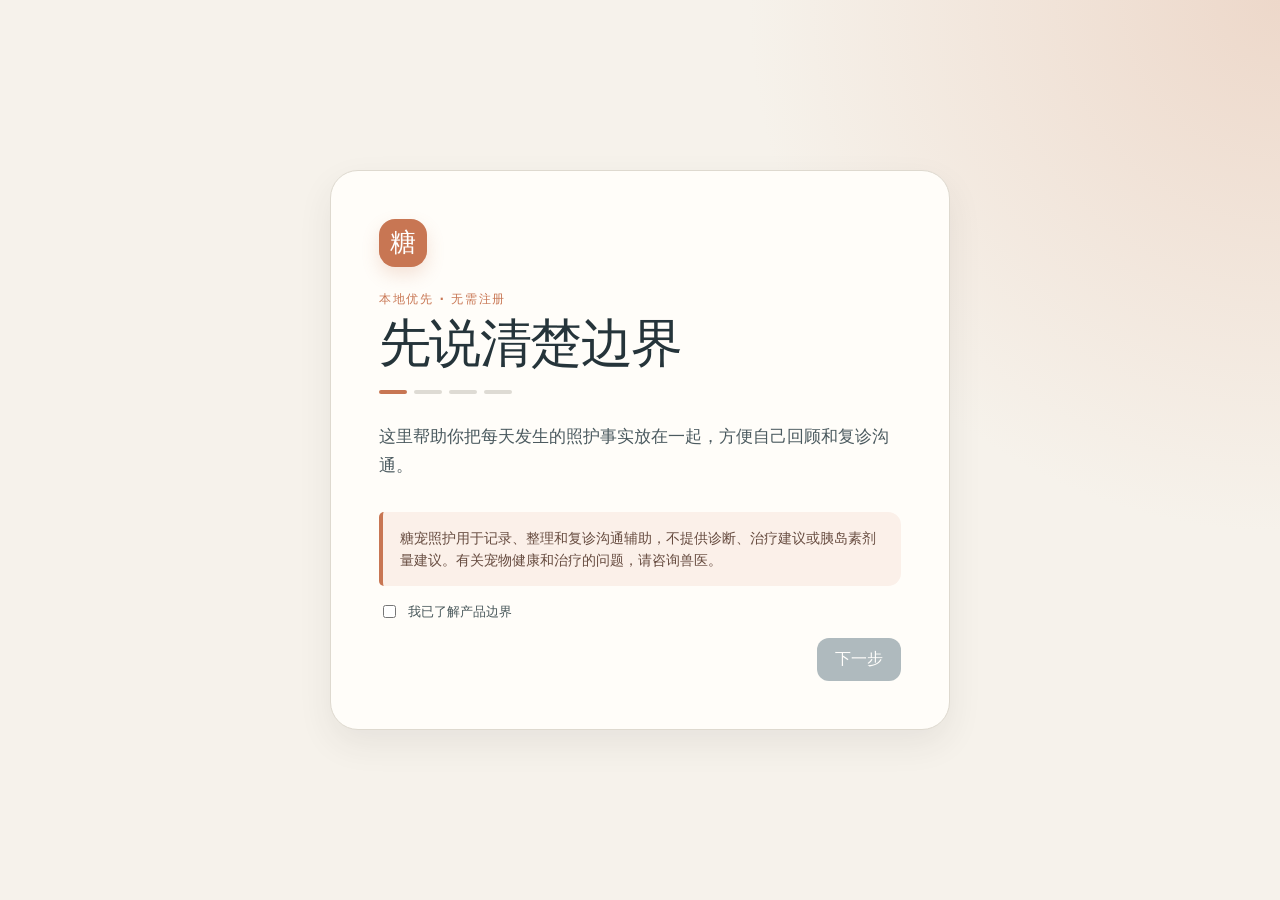
==== pet-diabetes-care-log/index.html @ c7014cd9 "deploy pet care web mvp" ====
<!doctype html>
<html lang="zh-CN">
  <head>
    <meta charset="UTF-8" />
    <meta name="viewport" content="width=device-width, initial-scale=1.0" />
    <meta name="theme-color" content="#f6f2eb" />
    <meta name="description" content="糖宠照护：宠物糖尿病长期记录与复诊沟通辅助工具" />
    <title>糖宠照护</title>
    <script type="module" crossorigin src="./assets/index-DyCR7tRb.js"></script>
    <link rel="stylesheet" crossorigin href="./assets/index-dzHC-okM.css">
  </head>
  <body>
    <div id="root"></div>
  </body>
</html>
---- pet-diabetes-care-log/assets/index-dzHC-okM.css ----
:root{color:#25343a;background:#f6f2eb;font-family:Inter,PingFang SC,Microsoft YaHei,system-ui,sans-serif;font-synthesis:none;--ink: #25343a;--muted: #6d7a7d;--paper: #fffdf9;--line: #ded9cf;--accent: #506b78;--accent-soft: #dce7e8;--warm: #c87653;--warm-soft: #f4dfd3;--shadow: 0 14px 34px rgba(48, 55, 52, .08)}*{box-sizing:border-box}html{min-width:320px;background:#f6f2eb}body{margin:0;min-width:320px;min-height:100vh}button,input,select,textarea{font:inherit}button,.button-link{border:0;border-radius:12px;padding:11px 18px;background:var(--accent);color:#fff;cursor:pointer;font-weight:700;text-decoration:none;transition:transform .15s,opacity .15s}button:hover,.button-link:hover{transform:translateY(-1px)}button:disabled{opacity:.45;cursor:not-allowed;transform:none}button.secondary,.button-link.secondary{background:#eef0ed;color:var(--ink)}button.destructive-button{background:#7a4f47}a{color:var(--accent);font-weight:700}h1,h2,h3,p{margin-top:0}h1{font-family:Georgia,Songti SC,serif;font-size:clamp(2rem,5vw,3.25rem);line-height:1.08;letter-spacing:-.03em;margin-bottom:12px}h2{font-family:Georgia,Songti SC,serif;font-size:1.45rem;margin-bottom:14px}small,.muted{color:var(--muted)}.eyebrow{color:var(--warm);font-size:.74rem;font-weight:900;letter-spacing:.14em;text-transform:uppercase;margin-bottom:8px}.lead{color:#4b5a5f;font-size:1.05rem;line-height:1.7}.stack{display:grid;gap:16px}.stack-lg{display:grid;gap:32px}.app-shell{min-height:100vh}.sidebar{position:fixed;inset:0 auto 0 0;width:238px;padding:28px 20px;background:#ece8df;border-right:1px solid var(--line);display:flex;flex-direction:column;z-index:10}.brand{display:flex;gap:12px;align-items:center;color:var(--ink);text-decoration:none;margin-bottom:44px}.brand>span,.brand-mark{width:48px;height:48px;display:grid;place-items:center;border-radius:16px;background:var(--warm);color:#fff;font-family:Georgia,serif;font-size:1.6rem;box-shadow:0 8px 18px #c8765333}.brand div{display:grid;gap:3px}.brand small{font-size:.72rem}.sidebar nav{display:grid;gap:8px}.sidebar nav a{display:flex;align-items:center;gap:12px;color:#586568;text-decoration:none;padding:12px 14px;border-radius:12px}.sidebar nav a span,.bottom-nav a span{display:grid;place-items:center;width:26px;height:26px;border:1px solid #aeb8b8;border-radius:8px;font-size:.74rem}.sidebar nav a.active{background:var(--paper);color:var(--ink);box-shadow:0 6px 18px #28323212}.privacy-note{margin-top:auto;padding:14px;border-radius:14px;background:#ffffff80;display:grid;gap:4px}.privacy-note strong{font-size:.8rem}.privacy-note small{font-size:.7rem}.content{margin-left:238px;min-height:100vh}.page{max-width:1040px;margin:0 auto;padding:46px 40px 80px}.hero{display:flex;justify-content:space-between;align-items:end;gap:24px;padding:34px;background:var(--paper);border:1px solid var(--line);border-radius:26px;box-shadow:var(--shadow);overflow:hidden;position:relative}.hero:after{content:"";position:absolute;width:190px;height:190px;right:-70px;top:-90px;background:var(--warm-soft);border-radius:50%}.hero>*{position:relative;z-index:1}.hero p:last-child{color:var(--muted);margin-bottom:0}.today-count{min-width:125px;padding:18px;border:1px solid var(--line);border-radius:18px;display:grid;text-align:center;background:#ffffffa6}.today-count strong{font-family:Georgia,serif;font-size:2.2rem}.today-count span{color:var(--muted);font-size:.78rem}.page-header{max-width:700px}.page-header>p:last-child{color:var(--muted);line-height:1.65}.section-heading{display:flex;justify-content:space-between;align-items:end;gap:16px;margin-bottom:16px}.section-heading h2,.section-heading p{margin-bottom:0}.panel,.empty-card,.record-card{background:var(--paper);border:1px solid var(--line);border-radius:20px;padding:22px;box-shadow:0 7px 22px #3037340b}.empty-card{display:grid;gap:6px;justify-items:start;box-shadow:none}.empty-card p{margin:0;font-weight:800}.empty-card .button-link{margin-top:8px}.task-list{display:grid;gap:10px}.task-row{width:100%;color:var(--ink);background:var(--paper);border:1px solid var(--line);padding:14px 16px;display:flex;align-items:center;gap:15px;text-align:left}.task-row:hover{border-color:#aab9b9}.task-row time{font-family:Georgia,serif;font-size:1.05rem;min-width:52px}.task-main{display:grid;gap:3px;flex:1}.task-main small{font-weight:500}.task-row.static{cursor:default}.task-row.static:hover{transform:none}.status-pill{max-width:145px;padding:5px 9px;border-radius:999px;background:#ecebe6;color:#6a706f;font-size:.68rem;text-align:center}.status-pill.done{background:var(--accent-soft);color:#37545e}.quick-grid{display:grid;grid-template-columns:repeat(4,1fr);gap:12px}.quick-card{background:var(--paper);color:var(--ink);border:1px solid var(--line);min-height:154px;padding:18px;display:flex;flex-direction:column;align-items:flex-start;gap:10px;text-align:left}.quick-card small{line-height:1.45;font-weight:500}.quick-icon{width:38px;height:38px;display:grid;place-items:center;border-radius:12px;background:var(--warm-soft);color:#8c5039}.timeline{position:relative;display:grid;gap:0}.timeline:before{content:"";position:absolute;top:15px;bottom:15px;left:57px;width:1px;background:var(--line)}.timeline-item{display:grid;grid-template-columns:58px 1fr;gap:18px;padding:12px 0;position:relative}.timeline-item:before{content:"";position:absolute;left:52px;top:21px;width:10px;height:10px;border-radius:50%;background:var(--accent);border:3px solid #f6f2eb}.timeline-item time{font-size:.75rem;color:var(--muted);padding-top:4px}.timeline-item>div{background:var(--paper);border:1px solid var(--line);border-radius:14px;padding:12px 16px}.timeline-item ul,.record-card ul{margin:0;padding-left:18px;line-height:1.65}.disclaimer{padding:15px 17px;border-left:4px solid var(--warm);background:#fbf0e9;border-radius:5px 13px 13px 5px;color:#674c40;line-height:1.6;font-size:.86rem}.disclaimer.compact{font-size:.76rem;padding:10px 12px}.error-banner,.info-banner{padding:14px 18px;border-radius:12px;background:#f3dfd8;color:#73483c}.info-banner{background:var(--accent-soft);color:#37545e}.modal-backdrop{position:fixed;inset:0;background:#1b232580;display:grid;place-items:center;padding:18px;z-index:30}.modal{width:min(720px,100%);max-height:92vh;overflow:auto;background:var(--paper);border-radius:22px;padding:24px;box-shadow:0 22px 70px #00000038}.modal-header{display:flex;justify-content:space-between;align-items:center;margin-bottom:18px}.modal-header h2{margin:0}.icon-button{background:transparent;color:var(--ink);font-size:1.6rem;padding:4px 10px}label{display:grid;gap:7px;font-size:.84rem;font-weight:700;color:#48575a}input,select,textarea{width:100%;border:1px solid #cbc8c0;border-radius:10px;background:#fff;color:var(--ink);padding:11px 12px;outline:none}input:focus,select:focus,textarea:focus{border-color:var(--accent);box-shadow:0 0 0 3px #506b781f}textarea{resize:vertical}.form-grid{display:grid;grid-template-columns:repeat(2,minmax(0,1fr));gap:14px;align-items:end}fieldset{border:1px solid var(--line);border-radius:15px;padding:16px;display:grid;gap:14px}legend{padding:0 7px;font-family:Georgia,serif;font-weight:700}.check-row{display:flex;align-items:flex-start;gap:9px;font-weight:600;line-height:1.5}.check-row input{width:auto;margin-top:3px}.insulin-box{display:grid;gap:12px;padding:14px;background:#f8f3ee;border-radius:12px}.confirm{color:#764f3f}.button-row{display:flex;justify-content:flex-end;gap:10px}.form-error{margin:0;color:#8a4438;font-weight:700;font-size:.84rem}.field-label{font-size:.84rem;font-weight:700}.chip-group{display:flex;gap:8px;flex-wrap:wrap}.chip{display:flex;align-items:center;background:#eeece6;padding:7px 11px;border-radius:999px;cursor:pointer;font-size:.77rem}.chip input{display:none}.chip.selected{background:var(--accent-soft);color:#38555f}.toolbar,.filter-row,.data-actions{display:flex;gap:10px;align-items:center;flex-wrap:wrap}.toolbar{justify-content:space-between;margin-bottom:20px}.segmented{display:inline-flex;background:#ecebe6;padding:4px;border-radius:12px}.segmented button{background:transparent;color:var(--muted);padding:7px 12px}.segmented button.active{background:var(--paper);color:var(--ink);box-shadow:0 2px 8px #00000014}.filter-row{margin-bottom:14px}.filter-chip{background:#ecebe6;color:var(--muted);padding:7px 12px}.filter-chip.active{background:var(--accent);color:#fff}.chart-wrap{height:300px;margin-bottom:18px}.table-scroll{overflow-x:auto}table{width:100%;border-collapse:collapse;font-size:.82rem}th,td{text-align:left;vertical-align:top;padding:10px;border-bottom:1px solid var(--line);line-height:1.5}th{color:var(--muted);font-size:.73rem}.record-list{display:grid;gap:12px}.record-head{display:flex;justify-content:space-between;gap:12px;margin-bottom:10px}.record-head time{font-weight:800}.text-button{background:transparent;color:var(--accent);padding:4px 7px}.text-button.destructive,.destructive{color:#8a5147}.toast{position:fixed;right:24px;bottom:24px;z-index:25;background:#28383d;color:#fff;border-radius:13px;padding:10px 12px 10px 16px;box-shadow:var(--shadow);display:flex;align-items:center;gap:8px}.toast button{background:transparent;padding:5px}.report-controls{display:grid;gap:16px}.report-sheet{background:#fff;color:#222;padding:34px;border:1px solid var(--line);box-shadow:var(--shadow)}.report-title{display:flex;justify-content:space-between;gap:20px;border-bottom:2px solid #333;padding-bottom:18px}.report-title h1{font-size:2rem}.report-title span{font-size:.75rem;color:#666;white-space:nowrap}.report-meta{display:grid;grid-template-columns:repeat(4,1fr);gap:1px;background:#ddd;margin:20px 0}.report-meta div{background:#f5f5f3;padding:13px;display:grid;gap:5px}.report-meta small{font-size:.7rem}.report-meta strong{font-size:.88rem}.report-sheet section{margin-top:24px}.report-sheet h2{font-size:1.1rem;border-bottom:1px solid #bbb;padding-bottom:6px}.pre-wrap{white-space:pre-wrap}.report-chart{height:220px;position:relative}.report-chart canvas{max-height:100%!important}.chart-note{color:var(--muted);font-size:.75rem;margin:-2px 0 10px}.report-chart-section{padding-bottom:18px}.loading-state{color:var(--muted)}.settings-tasks{margin:16px 0}.task-form{margin-top:18px}.plain-list{line-height:1.8;color:#566467}.date-range{margin-bottom:18px}.weekday-field{display:grid;gap:8px}.weekday-grid{display:flex;gap:5px;flex-wrap:wrap}.weekday-grid label{width:34px;height:34px;display:grid;place-items:center;border-radius:50%;background:#ecebe6;cursor:pointer}.weekday-grid label.selected{background:var(--accent);color:#fff}.weekday-grid input{display:none}.onboarding-shell{min-height:100vh;padding:28px;display:grid;place-items:center;background:radial-gradient(circle at top right,#edd8ca 0,transparent 34%),#f6f2eb}.onboarding-card{width:min(620px,100%);background:var(--paper);border:1px solid var(--line);border-radius:28px;padding:clamp(24px,6vw,48px);box-shadow:var(--shadow)}.onboarding-card .brand-mark{margin-bottom:25px}.step-dots{display:flex;gap:7px;margin:18px 0 28px}.step-dots span{width:28px;height:4px;background:#dedbd4;border-radius:3px}.step-dots span.active{background:var(--warm)}.choice-grid{display:grid;grid-template-columns:1fr 1fr;gap:12px}.choice-card{display:flex;align-items:center;gap:10px;border:1px solid var(--line);border-radius:14px;padding:17px;font-size:1.05rem}.choice-card input{width:auto}.choice-card.selected{border-color:var(--accent);background:var(--accent-soft)}.bottom-nav{display:none}@media(max-width:820px){.sidebar{display:none}.content{margin-left:0}.page{padding:26px 18px 100px}.bottom-nav{position:fixed;display:grid;grid-template-columns:repeat(4,1fr);left:0;right:0;bottom:0;z-index:20;background:#fffdf9f5;border-top:1px solid var(--line);padding:7px max(8px,env(safe-area-inset-right)) calc(7px + env(safe-area-inset-bottom));-webkit-backdrop-filter:blur(12px);backdrop-filter:blur(12px)}.bottom-nav a{display:grid;justify-items:center;gap:3px;color:var(--muted);text-decoration:none;font-weight:700}.bottom-nav a.active{color:var(--accent)}.bottom-nav a small{color:inherit}.hero{align-items:start}.quick-grid,.report-meta{grid-template-columns:repeat(2,1fr)}}@media(max-width:520px){.page{padding-inline:14px}.hero{padding:24px;display:grid}.today-count{width:100%;grid-template-columns:auto 1fr;align-items:center;text-align:left;min-width:0}.quick-card{min-height:140px}.form-grid{grid-template-columns:1fr}.section-heading{align-items:center}.status-pill{max-width:100px}.task-row{gap:9px;padding:12px}.task-row time{min-width:46px}.modal{padding:19px}.report-sheet{padding:20px 14px}.report-title{display:grid}.report-title span{white-space:normal}.report-meta{grid-template-columns:1fr 1fr}.record-head{display:grid}.choice-grid{grid-template-columns:1fr}.report-chart{height:180px}}@media print{@page{size:A4;margin:13mm}body,html{background:#fff}.no-print,.bottom-nav,.sidebar{display:none!important}.content{margin:0}.page{max-width:none;padding:0}.report-sheet{border:0;box-shadow:none;padding:0}.report-sheet table{font-size:9pt}.report-sheet thead{display:table-header-group}.report-sheet tr{break-inside:avoid;page-break-inside:avoid}.report-sheet .disclaimer,.report-chart-section{break-inside:avoid}.report-sheet section{break-inside:auto}.report-chart{height:155px}.report-chart canvas{height:155px!important}.report-chart-section{min-height:245px;padding-bottom:0}}
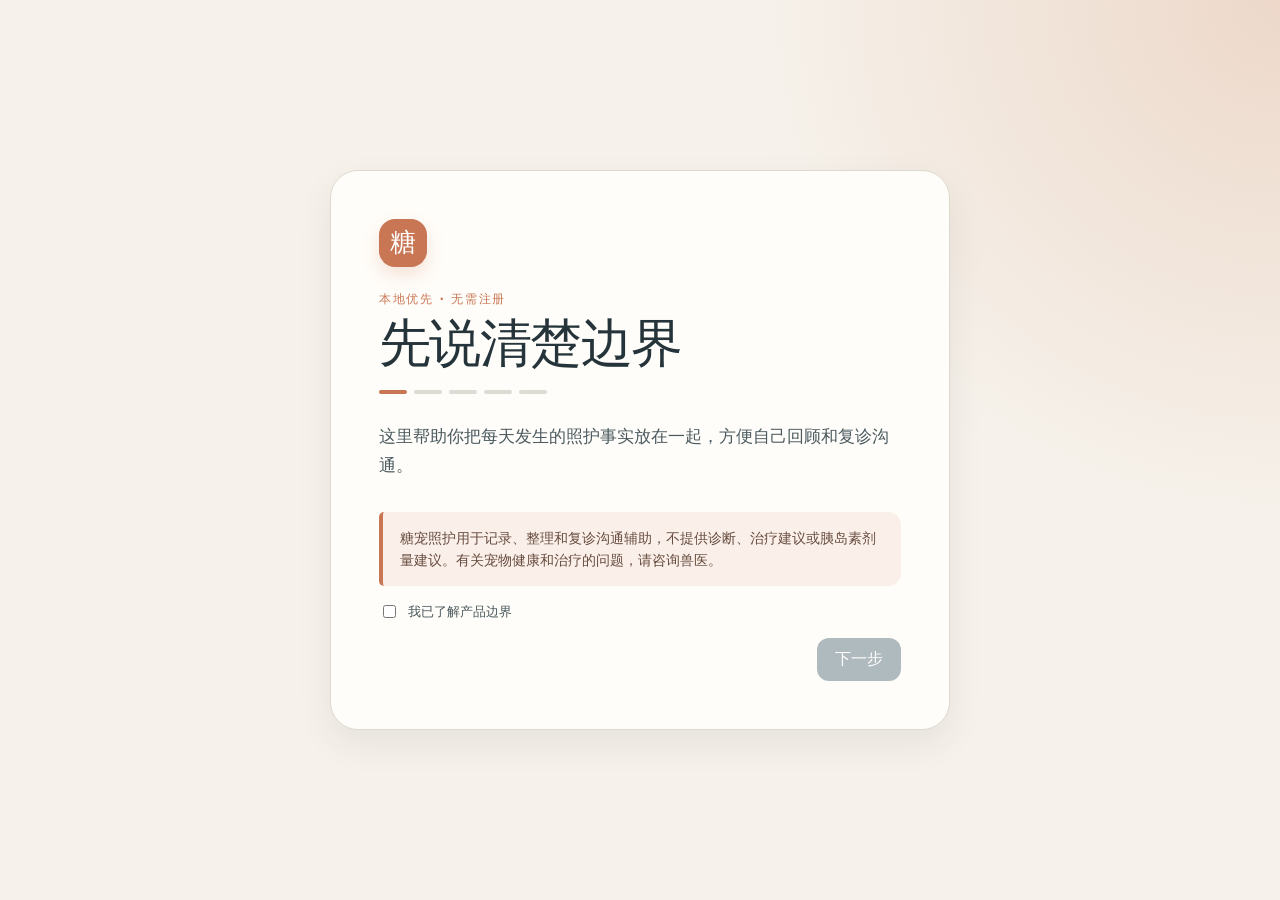
==== commit 0b86ae79: "update pet care v0.7 alpha progress" ====
--- a/pet-diabetes-care-log/index.html
+++ b/pet-diabetes-care-log/index.html
@@ -6,8 +6,8 @@
     <meta name="theme-color" content="#f6f2eb" />
     <meta name="description" content="糖宠照护：宠物糖尿病长期记录与复诊沟通辅助工具" />
     <title>糖宠照护</title>
-    <script type="module" crossorigin src="./assets/index-DyCR7tRb.js"></script>
-    <link rel="stylesheet" crossorigin href="./assets/index-dzHC-okM.css">
+    <script type="module" crossorigin src="./assets/index-BHcfDSrA.js"></script>
+    <link rel="stylesheet" crossorigin href="./assets/index-BQgPeCeF.css">
   </head>
   <body>
     <div id="root"></div>
--- a/pet-diabetes-care-log/assets/index-BQgPeCeF.css
+++ b/pet-diabetes-care-log/assets/index-BQgPeCeF.css
@@ -0,0 +1 @@
+:root{color:#25343a;background:#f6f2eb;font-family:Inter,PingFang SC,Microsoft YaHei,system-ui,sans-serif;font-synthesis:none;--ink: #25343a;--muted: #6d7a7d;--paper: #fffdf9;--line: #ded9cf;--accent: #506b78;--accent-soft: #dce7e8;--warm: #c87653;--warm-soft: #f4dfd3;--shadow: 0 14px 34px rgba(48, 55, 52, .08)}*{box-sizing:border-box}html{min-width:320px;background:#f6f2eb}body{margin:0;min-width:320px;min-height:100vh}button,input,select,textarea{font:inherit}button,.button-link{border:0;border-radius:12px;padding:11px 18px;background:var(--accent);color:#fff;cursor:pointer;font-weight:700;text-decoration:none;transition:transform .15s,opacity .15s}button:hover,.button-link:hover{transform:translateY(-1px)}button:disabled{opacity:.45;cursor:not-allowed;transform:none}button.secondary,.button-link.secondary{background:#eef0ed;color:var(--ink)}button.destructive-button{background:#7a4f47}a{color:var(--accent);font-weight:700}h1,h2,h3,p{margin-top:0}h1{font-family:Georgia,Songti SC,serif;font-size:clamp(2rem,5vw,3.25rem);line-height:1.08;letter-spacing:-.03em;margin-bottom:12px}h2{font-family:Georgia,Songti SC,serif;font-size:1.45rem;margin-bottom:14px}small,.muted{color:var(--muted)}.eyebrow{color:var(--warm);font-size:.74rem;font-weight:900;letter-spacing:.14em;text-transform:uppercase;margin-bottom:8px}.lead{color:#4b5a5f;font-size:1.05rem;line-height:1.7}.stack{display:grid;gap:16px}.stack-lg{display:grid;gap:32px}.app-shell{min-height:100vh}.sidebar{position:fixed;inset:0 auto 0 0;width:238px;padding:28px 20px;background:#ece8df;border-right:1px solid var(--line);display:flex;flex-direction:column;z-index:10}.brand{display:flex;gap:12px;align-items:center;color:var(--ink);text-decoration:none;margin-bottom:44px}.brand>span,.brand-mark{width:48px;height:48px;display:grid;place-items:center;border-radius:16px;background:var(--warm);color:#fff;font-family:Georgia,serif;font-size:1.6rem;box-shadow:0 8px 18px #c8765333}.brand div{display:grid;gap:3px}.brand small{font-size:.72rem}.sidebar nav{display:grid;gap:8px}.sidebar nav a{display:flex;align-items:center;gap:12px;color:#586568;text-decoration:none;padding:12px 14px;border-radius:12px}.sidebar nav a span,.bottom-nav a span{display:grid;place-items:center;width:26px;height:26px;border:1px solid #aeb8b8;border-radius:8px;font-size:.74rem}.sidebar nav a.active{background:var(--paper);color:var(--ink);box-shadow:0 6px 18px #28323212}.privacy-note{margin-top:auto;padding:14px;border-radius:14px;background:#ffffff80;display:grid;gap:4px}.privacy-note strong{font-size:.8rem}.privacy-note small{font-size:.7rem}.content{margin-left:238px;min-height:100vh}.page{max-width:1040px;margin:0 auto;padding:46px 40px 80px}.hero{display:flex;justify-content:space-between;align-items:end;gap:24px;padding:34px;background:var(--paper);border:1px solid var(--line);border-radius:26px;box-shadow:var(--shadow);overflow:hidden;position:relative}.hero:after{content:"";position:absolute;width:190px;height:190px;right:-70px;top:-90px;background:var(--warm-soft);border-radius:50%}.hero>*{position:relative;z-index:1}.hero p:last-child{color:var(--muted);margin-bottom:0}.today-count{min-width:125px;padding:18px;border:1px solid var(--line);border-radius:18px;display:grid;text-align:center;background:#ffffffa6}.today-count strong{font-family:Georgia,serif;font-size:2.2rem}.today-count span{color:var(--muted);font-size:.78rem}.page-header{max-width:700px}.page-header>p:last-child{color:var(--muted);line-height:1.65}.section-heading{display:flex;justify-content:space-between;align-items:end;gap:16px;margin-bottom:16px}.section-heading h2,.section-heading p{margin-bottom:0}.panel,.empty-card,.record-card{background:var(--paper);border:1px solid var(--line);border-radius:20px;padding:22px;box-shadow:0 7px 22px #3037340b}.empty-card{display:grid;gap:6px;justify-items:start;box-shadow:none}.empty-card p{margin:0;font-weight:800}.empty-card .button-link{margin-top:8px}.task-list{display:grid;gap:10px}.task-row{width:100%;color:var(--ink);background:var(--paper);border:1px solid var(--line);padding:14px 16px;display:flex;align-items:center;gap:15px;text-align:left}.task-row:hover{border-color:#aab9b9}.task-row time{font-family:Georgia,serif;font-size:1.05rem;min-width:52px}.task-main{display:grid;gap:3px;flex:1}.task-main small{font-weight:500}.task-row.static{cursor:default}.task-row.static:hover{transform:none}.status-pill{max-width:145px;padding:5px 9px;border-radius:999px;background:#ecebe6;color:#6a706f;font-size:.68rem;text-align:center}.status-pill.done{background:var(--accent-soft);color:#37545e}.quick-grid{display:grid;grid-template-columns:repeat(4,1fr);gap:12px}.quick-card{background:var(--paper);color:var(--ink);border:1px solid var(--line);min-height:154px;padding:18px;display:flex;flex-direction:column;align-items:flex-start;gap:10px;text-align:left}.quick-card small{line-height:1.45;font-weight:500}.quick-icon{width:38px;height:38px;display:grid;place-items:center;border-radius:12px;background:var(--warm-soft);color:#8c5039}.timeline{position:relative;display:grid;gap:0}.timeline:before{content:"";position:absolute;top:15px;bottom:15px;left:57px;width:1px;background:var(--line)}.timeline-item{display:grid;grid-template-columns:58px 1fr;gap:18px;padding:12px 0;position:relative}.timeline-item:before{content:"";position:absolute;left:52px;top:21px;width:10px;height:10px;border-radius:50%;background:var(--accent);border:3px solid #f6f2eb}.timeline-item time{font-size:.75rem;color:var(--muted);padding-top:4px}.timeline-item>div{background:var(--paper);border:1px solid var(--line);border-radius:14px;padding:12px 16px}.timeline-item ul,.record-card ul{margin:0;padding-left:18px;line-height:1.65}.disclaimer{padding:15px 17px;border-left:4px solid var(--warm);background:#fbf0e9;border-radius:5px 13px 13px 5px;color:#674c40;line-height:1.6;font-size:.86rem}.disclaimer.compact{font-size:.76rem;padding:10px 12px}.error-banner,.info-banner{padding:14px 18px;border-radius:12px;background:#f3dfd8;color:#73483c}.info-banner{background:var(--accent-soft);color:#37545e}.modal-backdrop{position:fixed;inset:0;background:#1b232580;display:grid;place-items:center;padding:18px;z-index:30}.modal{width:min(720px,100%);max-height:92vh;overflow:auto;background:var(--paper);border-radius:22px;padding:24px;box-shadow:0 22px 70px #00000038}.modal-header{display:flex;justify-content:space-between;align-items:center;margin-bottom:18px}.modal-header h2{margin:0}.icon-button{background:transparent;color:var(--ink);font-size:1.6rem;padding:4px 10px}label{display:grid;gap:7px;font-size:.84rem;font-weight:700;color:#48575a}input,select,textarea{width:100%;border:1px solid #cbc8c0;border-radius:10px;background:#fff;color:var(--ink);padding:11px 12px;outline:none}input:focus,select:focus,textarea:focus{border-color:var(--accent);box-shadow:0 0 0 3px #506b781f}textarea{resize:vertical}.form-grid{display:grid;grid-template-columns:repeat(2,minmax(0,1fr));gap:14px;align-items:end}fieldset{border:1px solid var(--line);border-radius:15px;padding:16px;display:grid;gap:14px}legend{padding:0 7px;font-family:Georgia,serif;font-weight:700}.check-row{display:flex;align-items:flex-start;gap:9px;font-weight:600;line-height:1.5}.check-row input{width:auto;margin-top:3px}.insulin-box{display:grid;gap:12px;padding:14px;background:#f8f3ee;border-radius:12px}.confirm{color:#764f3f}.button-row{display:flex;justify-content:flex-end;gap:10px}.form-error{margin:0;color:#8a4438;font-weight:700;font-size:.84rem}.field-label{font-size:.84rem;font-weight:700}.chip-group{display:flex;gap:8px;flex-wrap:wrap}.chip{display:flex;align-items:center;background:#eeece6;padding:7px 11px;border-radius:999px;cursor:pointer;font-size:.77rem}.chip input{display:none}.chip.selected{background:var(--accent-soft);color:#38555f}.toolbar,.filter-row,.data-actions{display:flex;gap:10px;align-items:center;flex-wrap:wrap}.toolbar{justify-content:space-between;margin-bottom:20px}.segmented{display:inline-flex;background:#ecebe6;padding:4px;border-radius:12px}.segmented button{background:transparent;color:var(--muted);padding:7px 12px}.segmented button.active{background:var(--paper);color:var(--ink);box-shadow:0 2px 8px #00000014}.filter-row{margin-bottom:14px}.filter-chip{background:#ecebe6;color:var(--muted);padding:7px 12px}.filter-chip.active{background:var(--accent);color:#fff}.chart-wrap{height:300px;margin-bottom:18px}.table-scroll{overflow-x:auto}table{width:100%;border-collapse:collapse;font-size:.82rem}th,td{text-align:left;vertical-align:top;padding:10px;border-bottom:1px solid var(--line);line-height:1.5}th{color:var(--muted);font-size:.73rem}.record-list{display:grid;gap:12px}.record-head{display:flex;justify-content:space-between;gap:12px;margin-bottom:10px}.record-head time{font-weight:800}.text-button{background:transparent;color:var(--accent);padding:4px 7px}.text-button.destructive,.destructive{color:#8a5147}.toast{position:fixed;right:24px;bottom:24px;z-index:25;background:#28383d;color:#fff;border-radius:13px;padding:10px 12px 10px 16px;box-shadow:var(--shadow);display:flex;align-items:center;gap:8px}.toast button{background:transparent;padding:5px}.report-controls{display:grid;gap:16px}.report-sheet{background:#fff;color:#222;padding:34px;border:1px solid var(--line);box-shadow:var(--shadow)}.report-title{display:flex;justify-content:space-between;gap:20px;border-bottom:2px solid #333;padding-bottom:18px}.report-title h1{font-size:2rem}.report-title span{font-size:.75rem;color:#666;white-space:nowrap}.report-meta{display:grid;grid-template-columns:repeat(4,1fr);gap:1px;background:#ddd;margin:20px 0}.report-meta div{background:#f5f5f3;padding:13px;display:grid;gap:5px}.report-meta small{font-size:.7rem}.report-meta strong{font-size:.88rem}.report-sheet section{margin-top:24px}.report-sheet h2{font-size:1.1rem;border-bottom:1px solid #bbb;padding-bottom:6px}.pre-wrap{white-space:pre-wrap}.report-chart{height:220px;position:relative}.report-chart canvas{max-height:100%!important}.chart-note{color:var(--muted);font-size:.75rem;margin:-2px 0 10px}.report-chart-section{padding-bottom:18px}.loading-state{color:var(--muted)}.settings-tasks{margin:16px 0}.task-form{margin-top:18px}.plain-list{line-height:1.8;color:#566467}.date-range{margin-bottom:18px}.weekday-field{display:grid;gap:8px}.weekday-grid{display:flex;gap:5px;flex-wrap:wrap}.weekday-grid label{width:34px;height:34px;display:grid;place-items:center;border-radius:50%;background:#ecebe6;cursor:pointer}.weekday-grid label.selected{background:var(--accent);color:#fff}.weekday-grid input{display:none}.onboarding-shell{min-height:100vh;padding:28px;display:grid;place-items:center;background:radial-gradient(circle at top right,#edd8ca 0,transparent 34%),#f6f2eb}.onboarding-card{width:min(620px,100%);background:var(--paper);border:1px solid var(--line);border-radius:28px;padding:clamp(24px,6vw,48px);box-shadow:var(--shadow)}.onboarding-card .brand-mark{margin-bottom:25px}.step-dots{display:flex;gap:7px;margin:18px 0 28px}.step-dots span{width:28px;height:4px;background:#dedbd4;border-radius:3px}.step-dots span.active{background:var(--warm)}.choice-grid{display:grid;grid-template-columns:1fr 1fr;gap:12px}.choice-card{display:flex;align-items:center;gap:10px;border:1px solid var(--line);border-radius:14px;padding:17px;font-size:1.05rem}.choice-card input{width:auto}.choice-card.selected{border-color:var(--accent);background:var(--accent-soft)}.bottom-nav{display:none}.analytics-controls{display:flex;align-items:center;gap:14px;flex-wrap:wrap}.analytics-controls button:last-child{margin-left:auto}.range-caption{color:var(--muted);font-size:.82rem}.analytics-metrics{display:grid;grid-template-columns:repeat(4,1fr);border-block:1px solid var(--line)}.analytics-metrics div{min-width:0;padding:18px 20px;border-right:1px solid var(--line);display:grid;gap:4px}.analytics-metrics div:last-child{border-right:0}.analytics-metrics small{font-size:.75rem}.analytics-metrics strong{font-family:Georgia,Songti SC,serif;font-size:1.9rem}.analytics-metrics span{color:var(--muted);font-size:.76rem}.quality-list{border-top:1px solid var(--line)}.quality-row{display:flex;justify-content:space-between;align-items:center;gap:20px;padding:16px 4px;border-bottom:1px solid var(--line)}.quality-row p{margin:5px 0 0;color:var(--muted);font-size:.78rem;line-height:1.5}.quality-row>span{flex:0 0 auto;padding:6px 10px;border-radius:999px;background:#ecebe6;color:#5e696b;font-size:.75rem;font-weight:800}.quality-row.ok>span{background:var(--accent-soft);color:#37545e}.quality-row.attention>span{background:var(--warm-soft);color:#7a4c39}.analytics-grid{display:grid;grid-template-columns:1fr 1fr;gap:18px}.analytics-chart{height:250px}.analysis-note{margin-top:12px;color:var(--muted);font-size:.78rem;line-height:1.6}.data-pipeline ol{display:grid;grid-template-columns:repeat(5,1fr);gap:14px;padding:0;margin:20px 0 0;counter-reset:pipeline}.data-pipeline li{list-style:none;position:relative;padding:38px 12px 12px;border-top:1px solid var(--line);color:#536064;font-size:.78rem;line-height:1.5}.data-pipeline li:before{counter-increment:pipeline;content:counter(pipeline);position:absolute;top:8px;left:12px;width:22px;height:22px;display:grid;place-items:center;border-radius:50%;background:var(--accent-soft);color:#37545e;font-weight:900}.resource-grid{display:grid;grid-template-columns:repeat(2,minmax(0,1fr));gap:16px}.resource-grid h3{margin:8px 0 12px}.resource-gate{display:flex;align-items:center;justify-content:space-between;gap:16px}.community-toolbar{display:flex;align-items:end;gap:14px;flex-wrap:wrap}.community-toolbar .filter-row{margin:0}.community-toolbar label{min-width:170px}.community-toolbar>button{margin-left:auto}.community-grid{display:grid;grid-template-columns:repeat(2,minmax(0,1fr));gap:16px}.community-post{display:grid;align-content:start;gap:14px}.community-post h3,.community-post p{margin:0}.community-post p{color:#536064;line-height:1.7}.community-actions{display:flex;gap:9px;flex-wrap:wrap;margin-top:auto}.community-actions button{padding:8px 11px;font-size:.76rem}@media(max-width:820px){.sidebar{display:none}.content{margin-left:0}.page{padding:26px 18px 100px}.bottom-nav{position:fixed;display:grid;grid-template-columns:repeat(5,1fr);left:0;right:0;bottom:0;z-index:20;background:#fffdf9f5;border-top:1px solid var(--line);padding:7px max(8px,env(safe-area-inset-right)) calc(7px + env(safe-area-inset-bottom));-webkit-backdrop-filter:blur(12px);backdrop-filter:blur(12px)}.bottom-nav a{display:grid;justify-items:center;gap:3px;color:var(--muted);text-decoration:none;font-weight:700}.bottom-nav a.active{color:var(--accent)}.bottom-nav a small{color:inherit}.hero{align-items:start}.quick-grid,.report-meta,.analytics-metrics{grid-template-columns:repeat(2,1fr)}.analytics-metrics div:nth-child(2){border-right:0}.analytics-metrics div:nth-child(-n+2){border-bottom:1px solid var(--line)}.analytics-grid,.resource-grid,.community-grid{grid-template-columns:1fr}.resource-gate{align-items:flex-start;flex-direction:column}.data-pipeline ol{grid-template-columns:1fr 1fr}.community-toolbar{align-items:stretch}.community-toolbar>button{width:100%;margin-left:0}}@media(max-width:520px){.page{padding-inline:14px}.hero{padding:24px;display:grid}.today-count{width:100%;grid-template-columns:auto 1fr;align-items:center;text-align:left;min-width:0}.quick-card{min-height:140px}.form-grid{grid-template-columns:1fr}.section-heading{align-items:center}.status-pill{max-width:100px}.task-row{gap:9px;padding:12px}.task-row time{min-width:46px}.modal{padding:19px}.report-sheet{padding:20px 14px}.report-title{display:grid}.report-title span{white-space:normal}.report-meta{grid-template-columns:1fr 1fr}.record-head{display:grid}.choice-grid{grid-template-columns:1fr}.report-chart{height:180px}.analytics-controls button:last-child{width:100%;margin-left:0}.quality-row{align-items:flex-start}.data-pipeline ol{grid-template-columns:1fr}}@media print{@page{size:A4;margin:13mm}body,html{background:#fff}.no-print,.bottom-nav,.sidebar{display:none!important}.content{margin:0}.page{max-width:none;padding:0}.report-sheet{border:0;box-shadow:none;padding:0}.report-sheet table{font-size:9pt}.report-sheet thead{display:table-header-group}.report-sheet tr{break-inside:avoid;page-break-inside:avoid}.report-sheet .disclaimer,.report-chart-section{break-inside:avoid}.report-sheet section{break-inside:auto}.report-chart{height:155px}.report-chart canvas{height:155px!important}.report-chart-section{min-height:245px;padding-bottom:0}}
